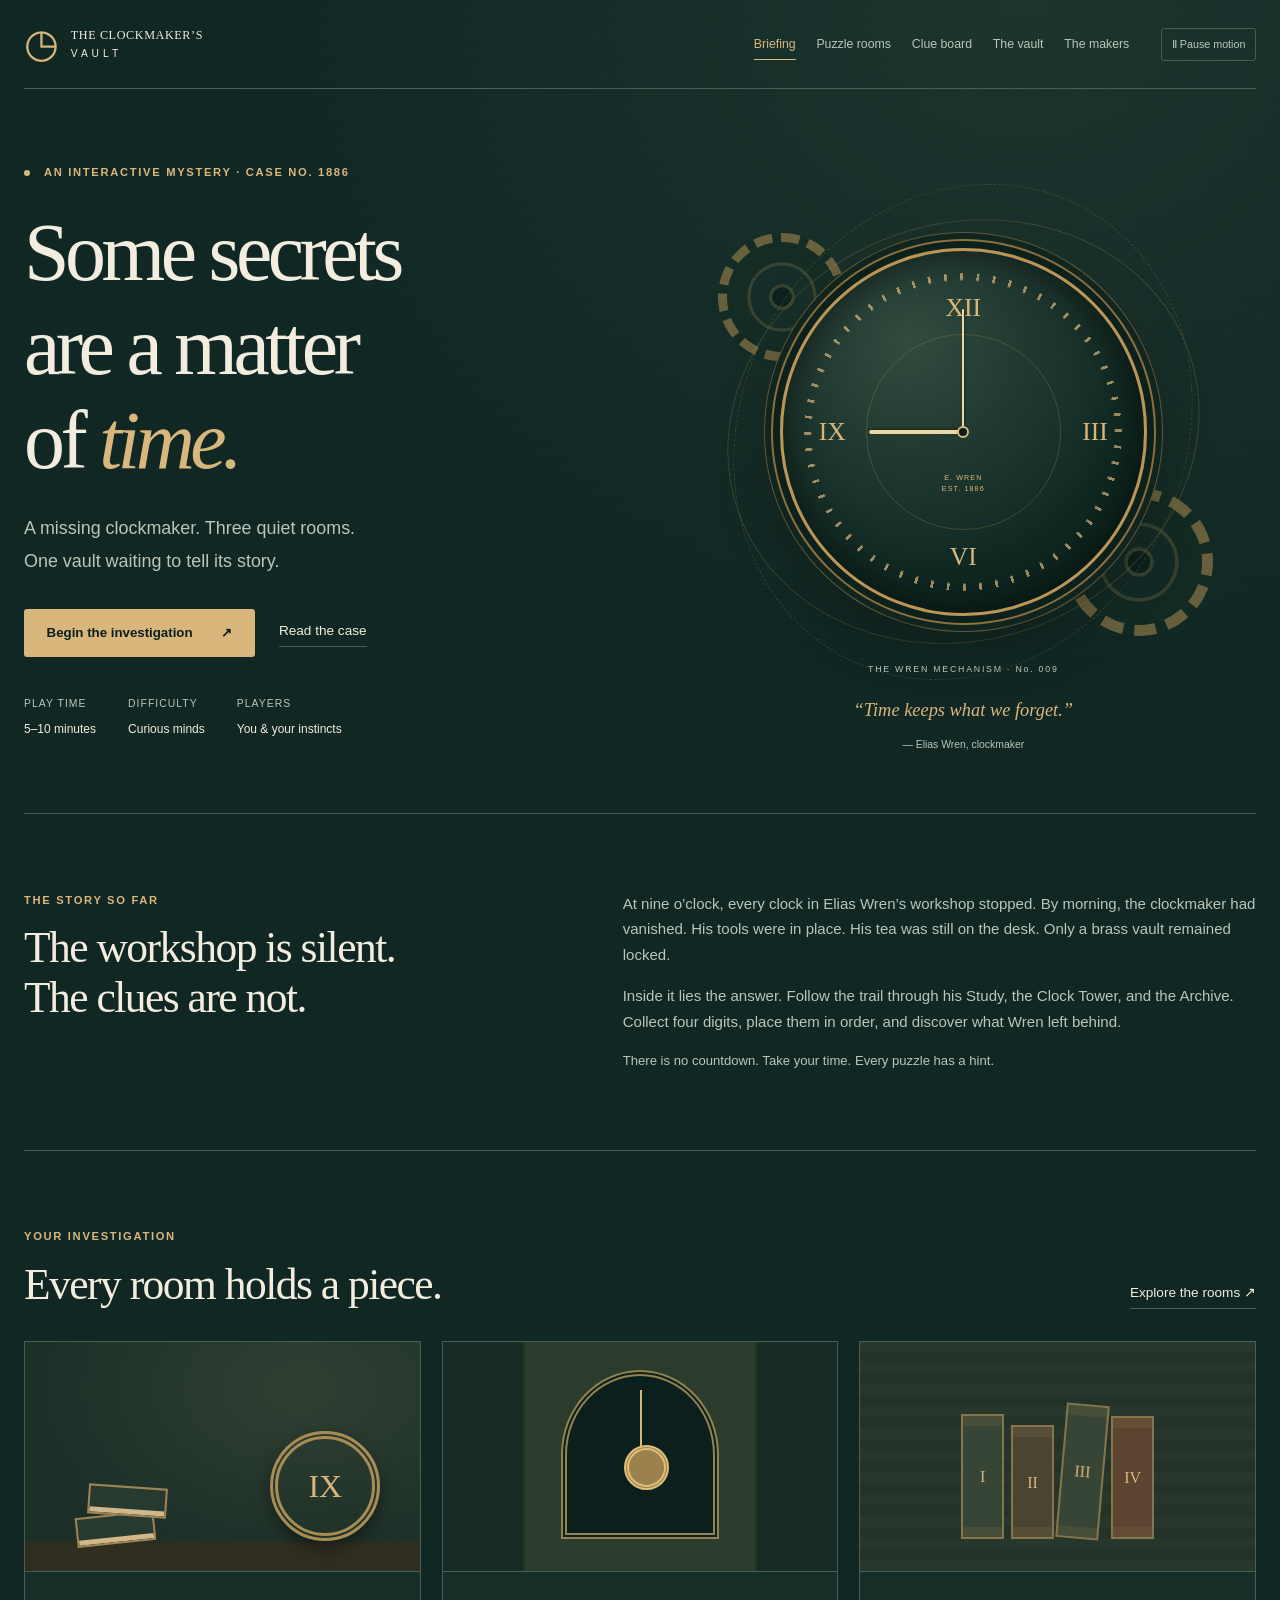
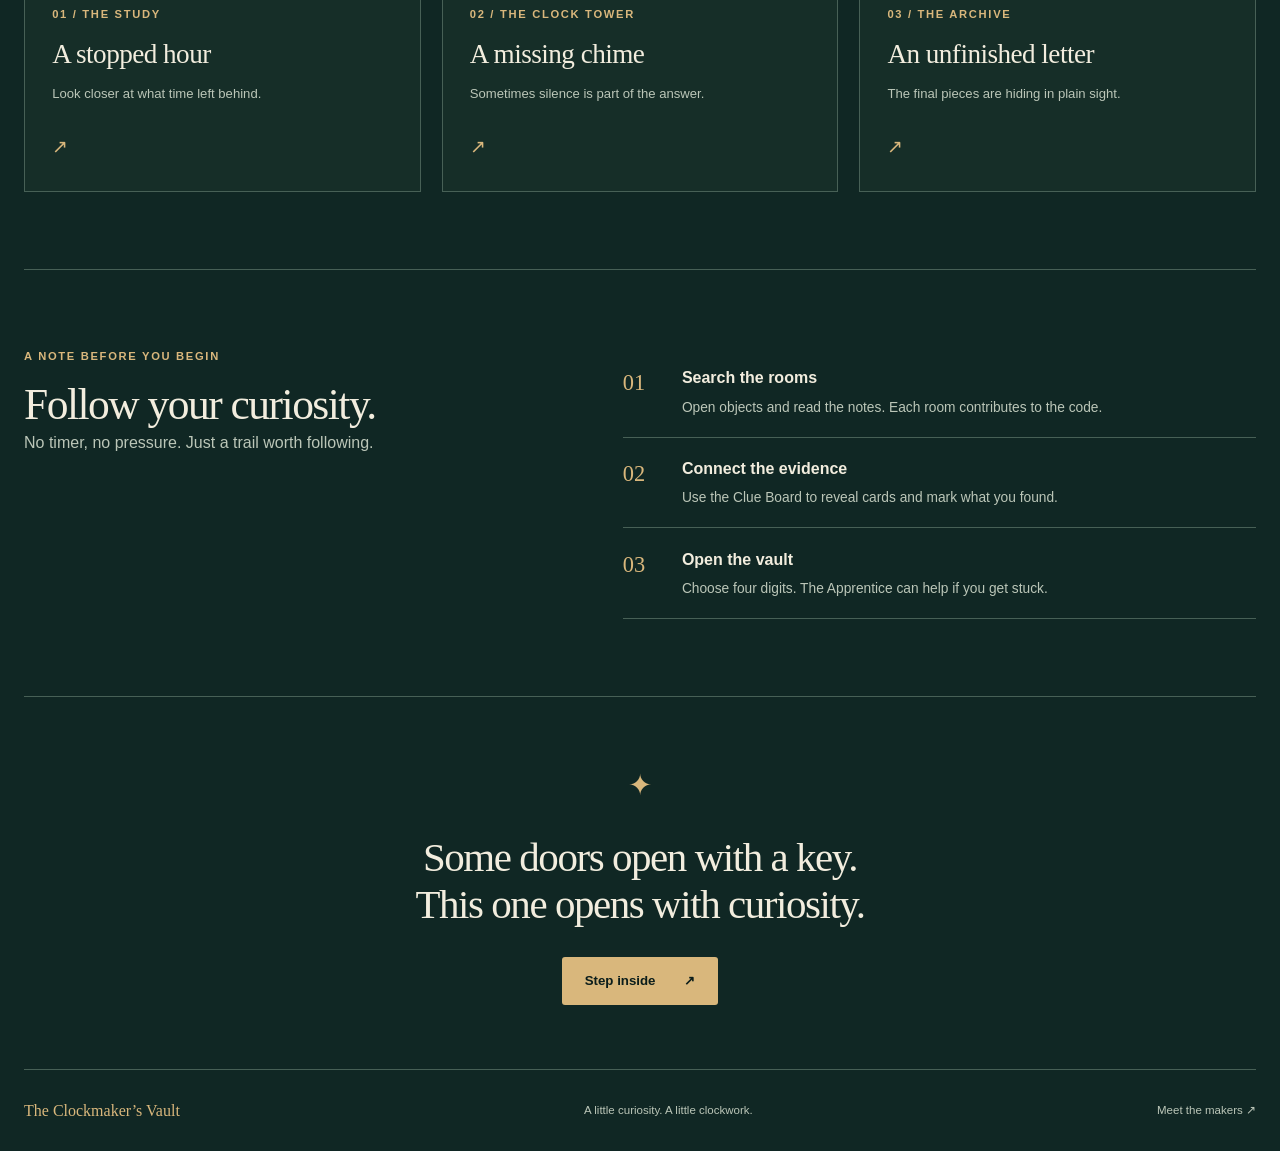
==== index.html @ 1655f7f8 "Add files via upload" ====
<!doctype html>
<!--
  The Clockmaker's Vault | CSC 4370/6370 | index.html
  Assigned page responsibility from supplied proposal: Adithya Godavarthi.
  Implementation prepared with significant AI assistance for the team's review.
  Attribution records the planned responsibility, not verified individual authorship.
  HTML/CSS only. Shared styles enter through css/style.css. See README.md.
-->
<html lang="en">
<head>
  <meta charset="utf-8">
  <meta name="viewport" content="width=device-width, initial-scale=1">
  <meta name="description" content="An atmospheric HTML and CSS escape room. Explore three rooms, collect four digits, and open the clockmaker’s vault.">
  <meta name="theme-color" content="#102724">
  <title>The mystery begins — The Clockmaker's Vault</title>
  <link rel="icon" href="images/favicon.svg" type="image/svg+xml">
  <link rel="stylesheet" href="css/style.css">
</head>
<body class="page-index">
  <a class="skip-link" href="#main">Skip to main content</a>
  <input class="sr-only motion-control" type="checkbox" id="pause-motion">
  <div class="site-shell">
    <!-- Shared navigation uses real links so the complete site works from a local folder. -->
    <header class="site-header container">
      <a class="brand" href="index.html"><span class="brand-mark" aria-hidden="true">◷</span><span>THE CLOCKMAKER’S<span class="brand-small">V A U L T</span></span></a>
      <nav class="main-nav" aria-label="Main navigation"><a href="index.html" aria-current="page">Briefing</a><a href="rooms.html">Puzzle rooms</a><a href="clues.html">Clue board</a><a href="unlock.html">The vault</a><a href="team.html">The makers</a></nav>
      <label class="motion-toggle" for="pause-motion"><span class="motion-running">Ⅱ Pause motion</span><span class="motion-paused">▷ Resume motion</span></label>
    </header>
    <main id="main" class="container" tabindex="-1">

      <!-- Assigned: Adithya Godavarthi. Two-column Grid hero with a CSS-built clock. -->
      <section class="hero" aria-labelledby="home-title">
        <div class="hero-copy"><p class="eyebrow"><span class="status-dot"></span> An interactive mystery · Case No. 1886</p>
          <h1 id="home-title">Some secrets<br>are a matter<br>of <em>time.</em></h1>
          <p class="intro">A missing clockmaker. Three quiet rooms.<br>One vault waiting to tell its story.</p>
          <div class="button-row"><a class="button primary" href="rooms.html">Begin the investigation <span aria-hidden="true">↗</span></a><a class="text-link" href="#briefing">Read the case</a></div>
          <dl class="hero-meta"><div><dt>Play time</dt><dd>5–10 minutes</dd></div><div><dt>Difficulty</dt><dd>Curious minds</dd></div><div><dt>Players</dt><dd>You &amp; your instincts</dd></div></dl>
        </div>
        <div class="hero-art"><div class="clock-art " aria-hidden="true"><div class="orbit orbit-one"></div><div class="orbit orbit-two"></div><div class="gear gear-one"></div><div class="gear gear-two"></div><div class="clock-face"><span class="numeral n12">XII</span><span class="numeral n3">III</span><span class="numeral n6">VI</span><span class="numeral n9">IX</span><div class="clock-inner"></div><div class="hand hour"></div><div class="hand minute"></div><span class="clock-pin"></span><span class="clock-signature">E. WREN<br>EST. 1886</span></div><span class="art-caption">THE WREN MECHANISM · No. 009</span></div><p class="art-note">“Time keeps what we forget.”<span>— Elias Wren, clockmaker</span></p></div>
      </section>
      <section class="case-brief section-space" id="briefing" aria-labelledby="briefing-title">
        <div><p class="eyebrow">The story so far</p><h2 id="briefing-title">The workshop is silent.<br>The clues are not.</h2></div>
        <div class="prose"><p>At nine o’clock, every clock in Elias Wren’s workshop stopped. By morning, the clockmaker had vanished. His tools were in place. His tea was still on the desk. Only a brass vault remained locked.</p><p>Inside it lies the answer. Follow the trail through his Study, the Clock Tower, and the Archive. Collect four digits, place them in order, and discover what Wren left behind.</p><p class="small-note">There is no countdown. Take your time. Every puzzle has a hint.</p></div>
      </section>
      <section class="section-space" aria-labelledby="route-title"><div class="section-heading"><div><p class="eyebrow">Your investigation</p><h2 id="route-title">Every room holds a piece.</h2></div><a class="text-link" href="rooms.html">Explore the rooms <span aria-hidden="true">↗</span></a></div>
        <div class="route-grid">
          <a class="route-card" href="rooms.html"><span class="room-illustration study-art" aria-hidden="true"><span class="book b1"></span><span class="book b2"></span><span class="desk-clock">IX</span></span><div class="card-content"><span class="eyebrow">01 / The Study</span><h3>A stopped hour</h3><span>Look closer at what time left behind.</span><span class="card-arrow" aria-hidden="true">↗</span></div></a>
          <a class="route-card" href="rooms.html"><span class="room-illustration tower-art" aria-hidden="true"><span class="tower-window"></span><span class="pendulum"></span></span><div class="card-content"><span class="eyebrow">02 / The Clock Tower</span><h3>A missing chime</h3><span>Sometimes silence is part of the answer.</span><span class="card-arrow" aria-hidden="true">↗</span></div></a>
          <a class="route-card" href="rooms.html"><span class="room-illustration archive-art" aria-hidden="true"><span class="archive-book ab1">I</span><span class="archive-book ab2">II</span><span class="archive-book ab3">III</span><span class="archive-book ab4">IV</span></span><div class="card-content"><span class="eyebrow">03 / The Archive</span><h3>An unfinished letter</h3><span>The final pieces are hiding in plain sight.</span><span class="card-arrow" aria-hidden="true">↗</span></div></a>
        </div>
      </section>
      <section class="how-to section-space" aria-labelledby="how-title"><div><p class="eyebrow">A note before you begin</p><h2 id="how-title">Follow your curiosity.</h2><p class="muted">No timer, no pressure. Just a trail worth following.</p></div><ol class="steps"><li><strong>Search the rooms</strong><span>Open objects and read the notes. Each room contributes to the code.</span></li><li><strong>Connect the evidence</strong><span>Use the Clue Board to reveal cards and mark what you found.</span></li><li><strong>Open the vault</strong><span>Choose four digits. The Apprentice can help if you get stuck.</span></li></ol></section>
      <section class="closing-note"><span aria-hidden="true">✦</span><h2>Some doors open with a key.<br>This one opens with curiosity.</h2><a class="button primary" href="rooms.html">Step inside <span aria-hidden="true">↗</span></a></section>

    </main>
    <footer class="site-footer container"><a class="footer-brand" href="index.html">The Clockmaker’s Vault</a><p>A little curiosity. A little clockwork.</p><a href="team.html">Meet the makers <span aria-hidden="true">↗</span></a></footer>
  </div>
</body>
</html>
---- css/style.css ----
/*
 * The Clockmaker's Vault | stylesheet entry point
 * Assigned integration responsibility: Aishwarya Nuni.
 * AI-assisted implementation prepared for team review; see README.md.
 * Import order is deliberate: tokens/base, layout, state, then motion overrides.
 * The proposal's single stylesheet is kept as one public entry point; modules
 * make the larger, commented source easier to explain in the VS Code walkthrough.
 */
@import url("tokens.css");
@import url("layout.css");
@import url("interactions.css");
@import url("motion.css");
@import url("vault-fx.css");   /* unlock.html cinematics */
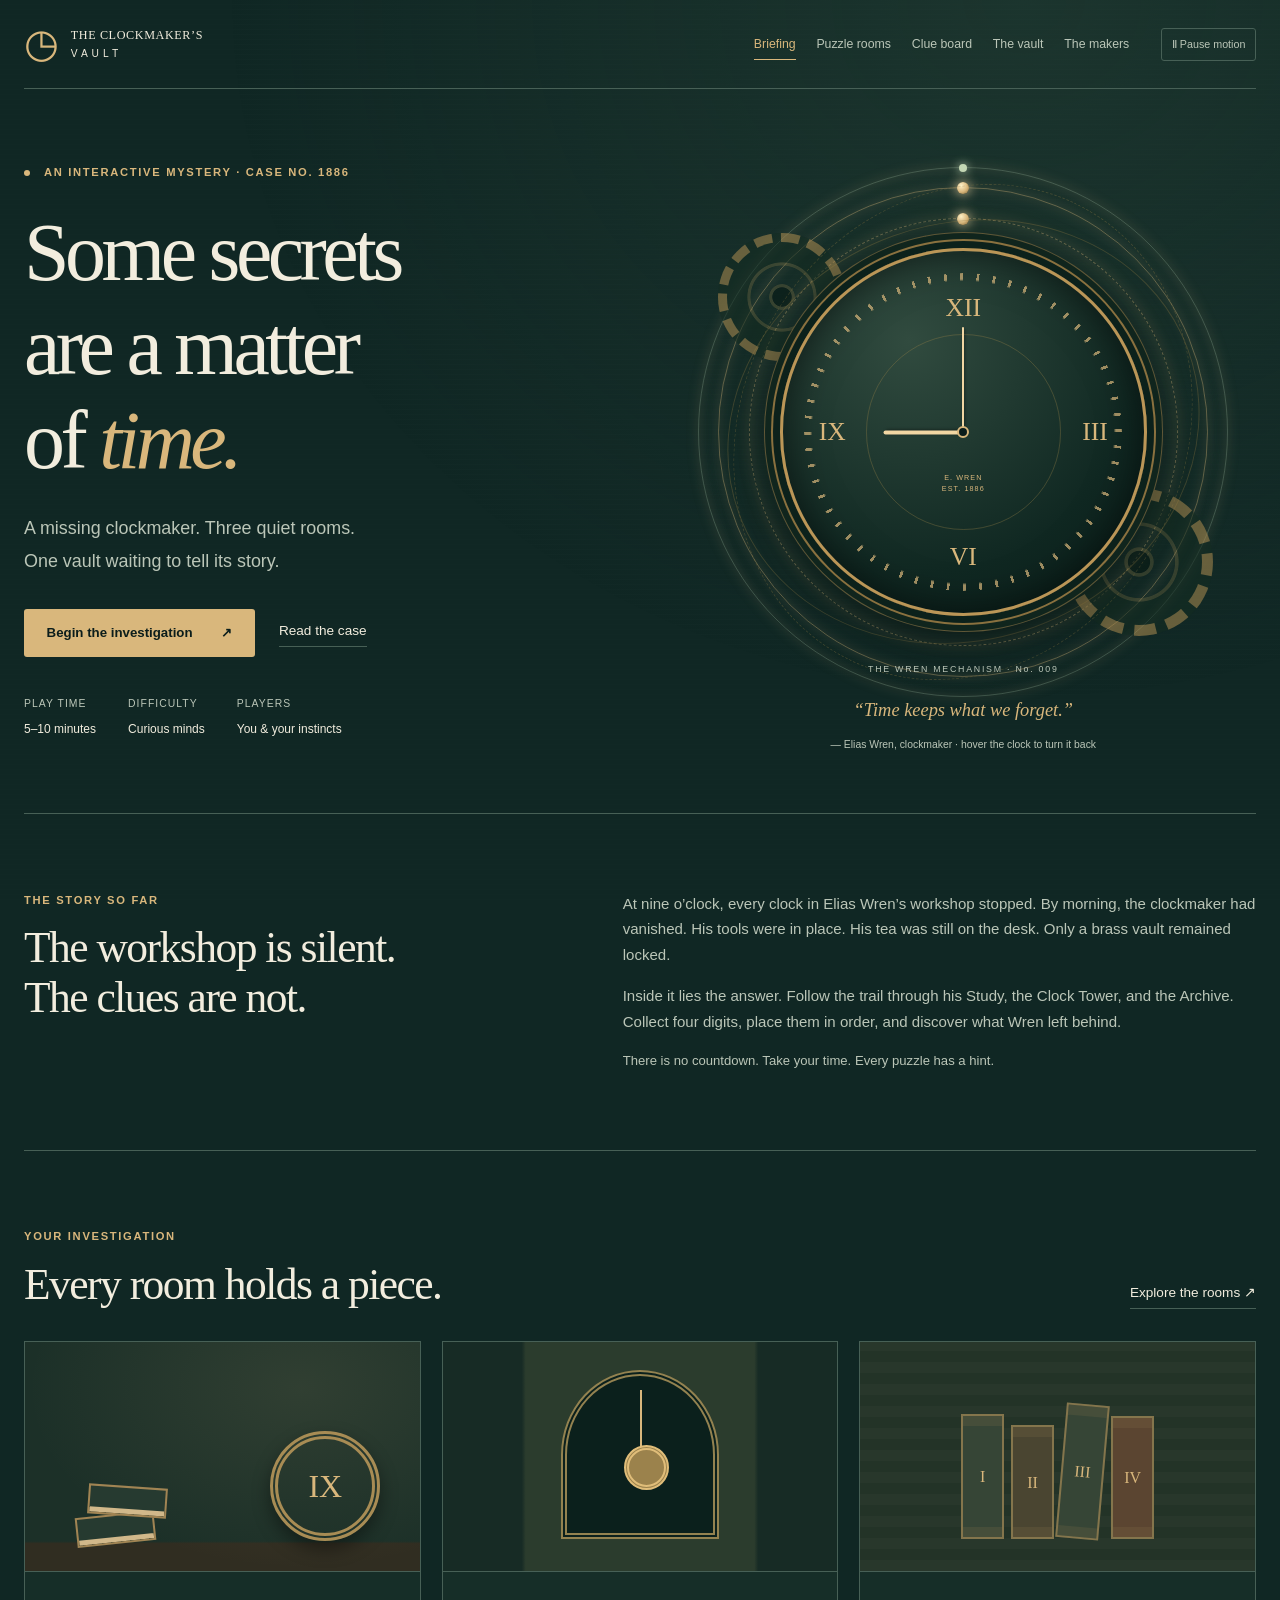
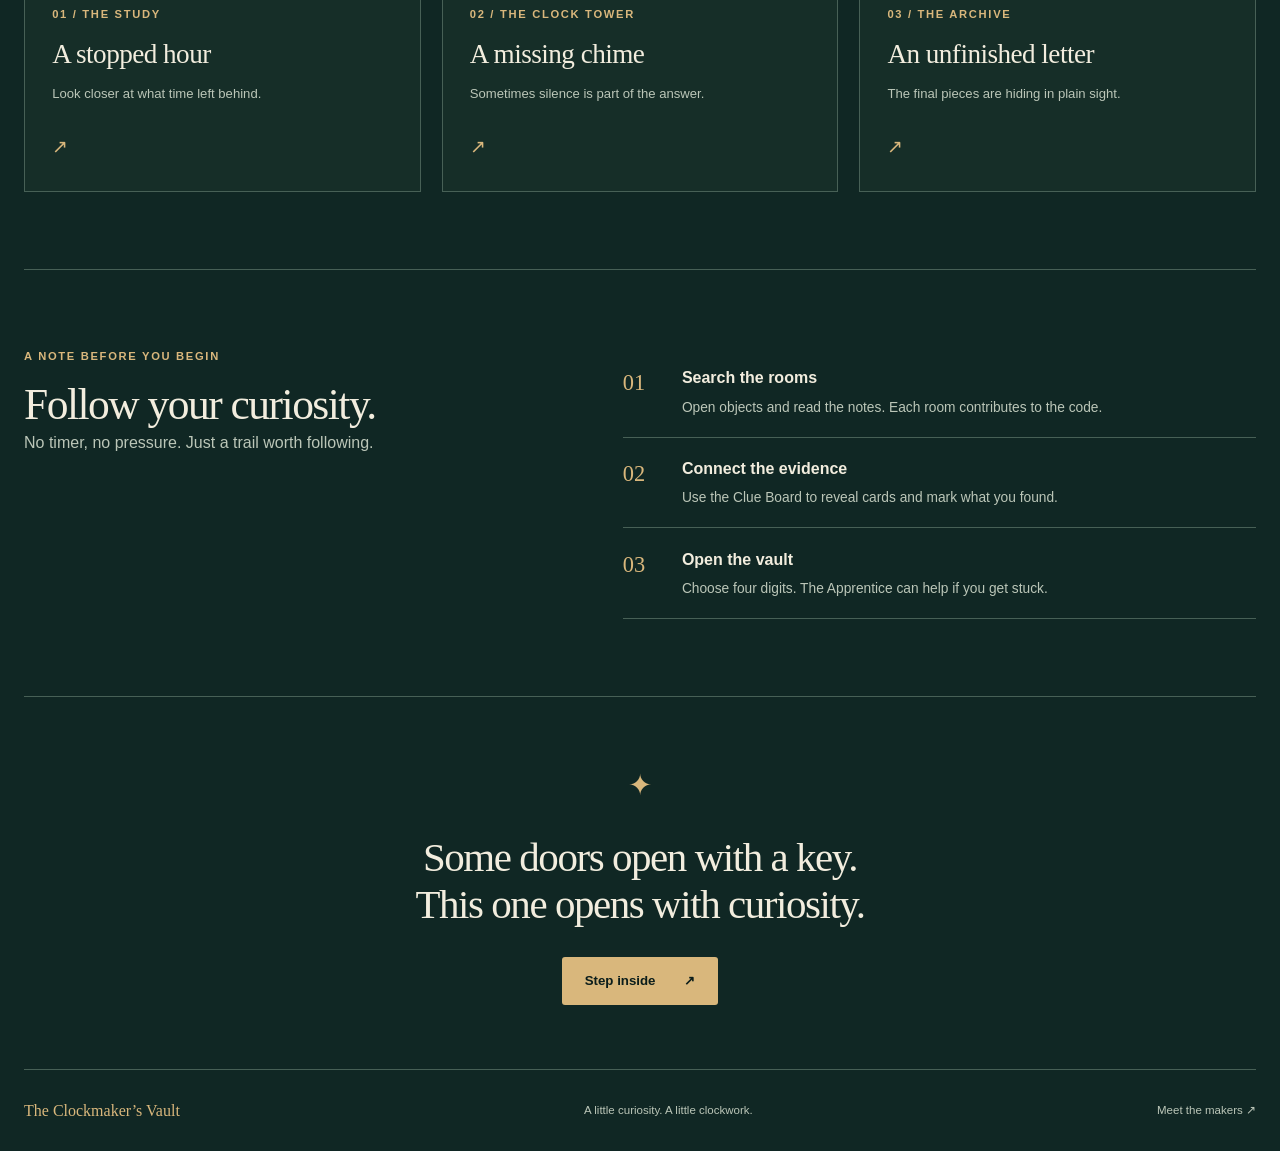
==== commit eb88d618: "clueboard" ====
--- a/index.html
+++ b/index.html
@@ -20,6 +20,9 @@
   <a class="skip-link" href="#main">Skip to main content</a>
   <input class="sr-only motion-control" type="checkbox" id="pause-motion">
   <div class="site-shell">
+    <!-- Assigned: Adithya Godavarthi. One-time clockwork gate: a spinner winds up, then two brass doors
+         part with a skew. Decorative (aria-hidden), never blocks clicks, and is removed for reduced motion. -->
+    <div class="intro-gate" aria-hidden="true"><span class="gate-door gate-left"></span><span class="gate-door gate-right"></span><span class="gate-loader"><span class="loader-ring"></span><span class="loader-ring inner"></span><span class="loader-text">Winding the mechanism</span></span></div>
     <!-- Shared navigation uses real links so the complete site works from a local folder. -->
     <header class="site-header container">
       <a class="brand" href="index.html"><span class="brand-mark" aria-hidden="true">◷</span><span>THE CLOCKMAKER’S<span class="brand-small">V A U L T</span></span></a>
@@ -28,15 +31,16 @@
     </header>
     <main id="main" class="container" tabindex="-1">
 
-      <!-- Assigned: Adithya Godavarthi. Two-column Grid hero with a CSS-built clock. -->
+      <!-- Assigned: Adithya Godavarthi. Two-column Grid hero with a CSS-built clock.
+           The orrery rings and embers are decorative 3D layers from css/showcase-fx.css. -->
       <section class="hero" aria-labelledby="home-title">
         <div class="hero-copy"><p class="eyebrow"><span class="status-dot"></span> An interactive mystery · Case No. 1886</p>
-          <h1 id="home-title">Some secrets<br>are a matter<br>of <em>time.</em></h1>
+          <h1 id="home-title"><span class="reveal-line"><span>Some secrets</span></span> <span class="reveal-line"><span>are a matter</span></span> <span class="reveal-line"><span>of <em>time.</em></span></span></h1>
           <p class="intro">A missing clockmaker. Three quiet rooms.<br>One vault waiting to tell its story.</p>
           <div class="button-row"><a class="button primary" href="rooms.html">Begin the investigation <span aria-hidden="true">↗</span></a><a class="text-link" href="#briefing">Read the case</a></div>
           <dl class="hero-meta"><div><dt>Play time</dt><dd>5–10 minutes</dd></div><div><dt>Difficulty</dt><dd>Curious minds</dd></div><div><dt>Players</dt><dd>You &amp; your instincts</dd></div></dl>
         </div>
-        <div class="hero-art"><div class="clock-art " aria-hidden="true"><div class="orbit orbit-one"></div><div class="orbit orbit-two"></div><div class="gear gear-one"></div><div class="gear gear-two"></div><div class="clock-face"><span class="numeral n12">XII</span><span class="numeral n3">III</span><span class="numeral n6">VI</span><span class="numeral n9">IX</span><div class="clock-inner"></div><div class="hand hour"></div><div class="hand minute"></div><span class="clock-pin"></span><span class="clock-signature">E. WREN<br>EST. 1886</span></div><span class="art-caption">THE WREN MECHANISM · No. 009</span></div><p class="art-note">“Time keeps what we forget.”<span>— Elias Wren, clockmaker</span></p></div>
+        <div class="hero-art"><div class="embers" aria-hidden="true"><i></i><i></i><i></i><i></i><i></i><i></i><i></i><i></i><i></i><i></i><i></i><i></i></div><div class="clock-art" aria-hidden="true"><div class="orrery"><span class="orrery-ring r1"></span><span class="orrery-ring r2"></span><span class="orrery-ring r3"></span></div><div class="orbit orbit-one"></div><div class="orbit orbit-two"></div><div class="gear gear-one"></div><div class="gear gear-two"></div><div class="clock-face"><span class="numeral n12">XII</span><span class="numeral n3">III</span><span class="numeral n6">VI</span><span class="numeral n9">IX</span><div class="clock-inner"></div><div class="hand hour"></div><div class="hand minute"></div><span class="clock-pin"></span><span class="clock-signature">E. WREN<br>EST. 1886</span></div><span class="art-caption">THE WREN MECHANISM · No. 009</span></div><p class="art-note">“Time keeps what we forget.”<span>— Elias Wren, clockmaker · hover the clock to turn it back</span></p></div>
       </section>
       <section class="case-brief section-space" id="briefing" aria-labelledby="briefing-title">
         <div><p class="eyebrow">The story so far</p><h2 id="briefing-title">The workshop is silent.<br>The clues are not.</h2></div>
--- a/css/style.css
+++ b/css/style.css
@@ -10,4 +10,5 @@
 @import url("layout.css");
 @import url("interactions.css");
 @import url("motion.css");
+@import url("showcase-fx.css"); /* 3D hero, holo cards, evidence ring */
 @import url("vault-fx.css");   /* unlock.html cinematics */
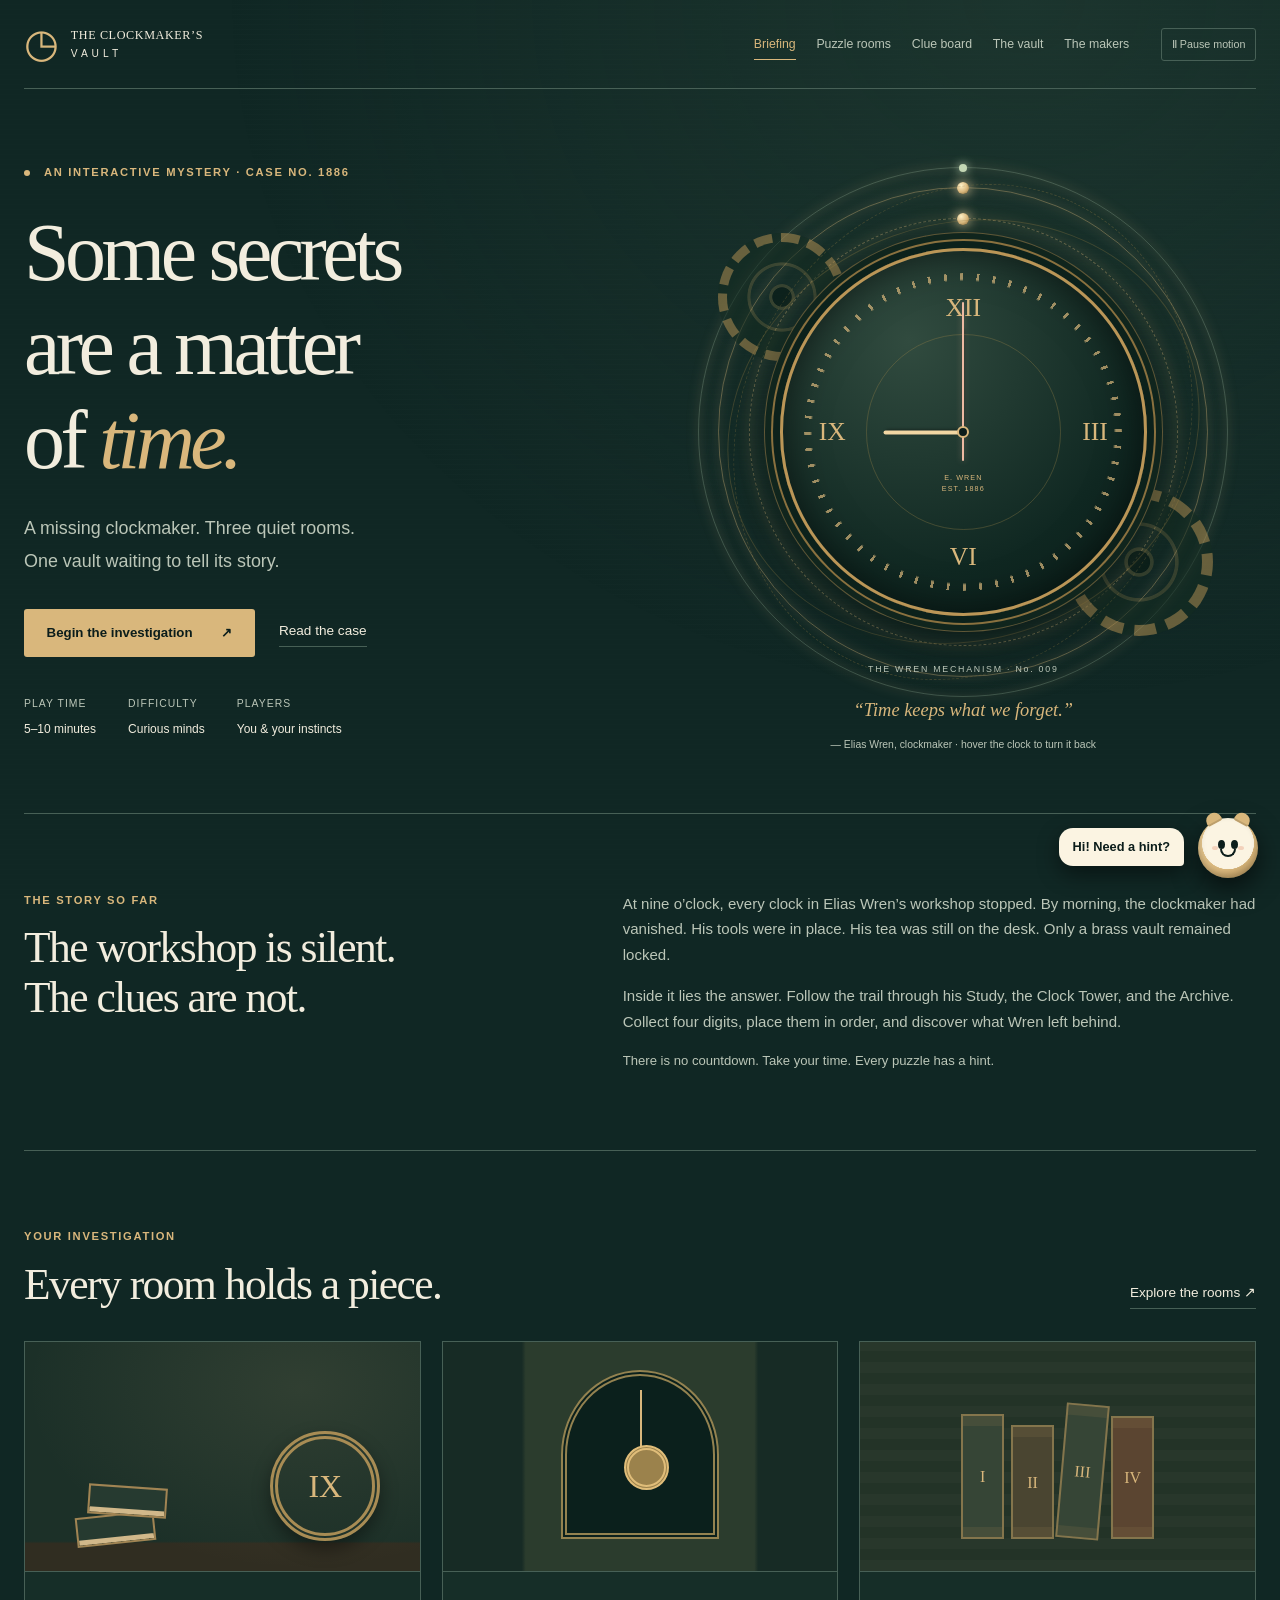
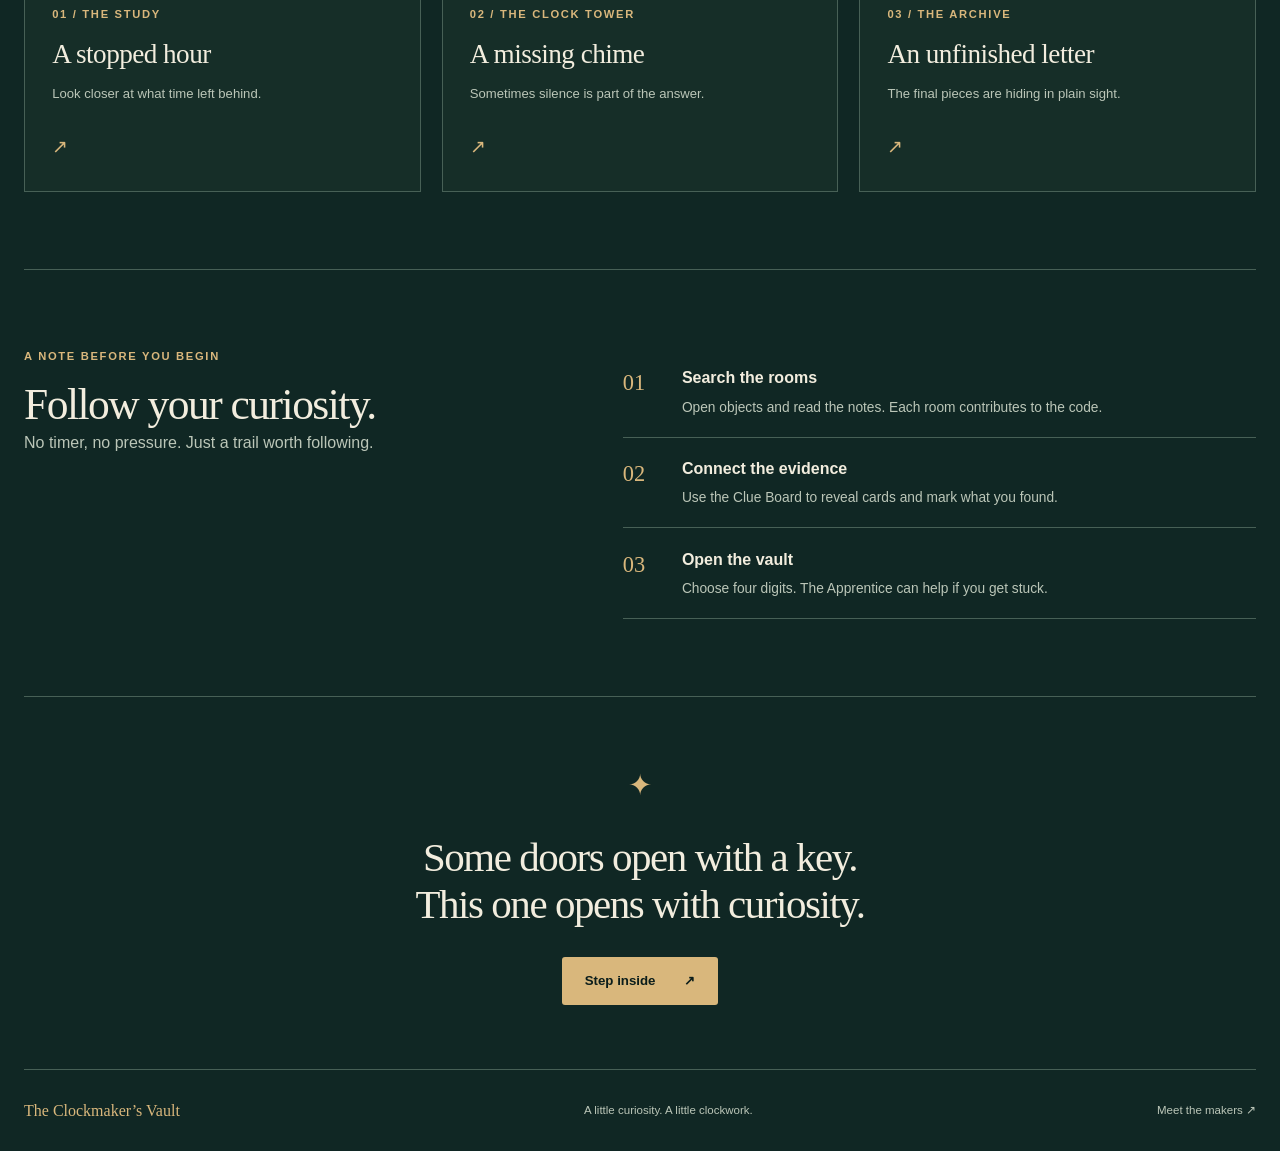
==== commit 8c37ebf8: "Add Apprentice chatbot, final animations, restore docs and README" ====
--- a/index.html
+++ b/index.html
@@ -58,6 +58,11 @@
 
     </main>
     <footer class="site-footer container"><a class="footer-brand" href="index.html">The Clockmaker’s Vault</a><p>A little curiosity. A little clockwork.</p><a href="team.html">Meet the makers <span aria-hidden="true">↗</span></a></footer>
+    <!-- Floating "Ask the Apprentice" chatbot (bonus feature 1). Assigned: Aishwarya Nuni.
+         A hidden checkbox opens and closes the panel; hidden radios pick the conversation. HTML/CSS only. -->
+    <input class="sr-only chat-toggle" type="checkbox" id="chat-toggle">
+    <label class="chat-fab" for="chat-toggle"><span class="fab-icon" aria-hidden="true"><i class="bell bell-l"></i><i class="bell bell-r"></i><i class="eye eye-l"></i><i class="eye eye-r"></i><i class="smile"></i><i class="fab-x">×</i></span><span class="fab-bubble" aria-hidden="true">Hi! Need a hint?</span><span class="sr-only">Open or close the Apprentice chat</span></label>
+    <section class="chat-pop" aria-label="Ask the Apprentice chat"><div class="chat chat-floating"><input class="sr-only chat-radio" type="radio" name="fab-ask" id="fab-ask-none" checked><input class="sr-only chat-radio" type="radio" name="fab-ask" id="fab-ask-study"><input class="sr-only chat-radio" type="radio" name="fab-ask" id="fab-ask-tower"><input class="sr-only chat-radio" type="radio" name="fab-ask" id="fab-ask-archive"><input class="sr-only chat-radio" type="radio" name="fab-ask" id="fab-ask-order"><div class="chat-window"><div class="chat-head"><span class="chat-avatar" aria-hidden="true">A</span><div><strong>The Apprentice</strong><span class="chat-status">online · authored replies</span></div><label class="chat-close" for="chat-toggle"><span aria-hidden="true">×</span><span class="sr-only">Close chat</span></label></div><div class="chat-log"><p class="msg msg-bot chat-welcome">Good evening, and welcome to Master Wren’s workshop. The rooms hold four digits. Ask me if you get stuck.</p><div class="chat-thread thread-study"><p class="msg msg-user"><span class="sr-only">You asked: </span>I’m stuck in the Study</p><div class="msg msg-bot chat-reply"><span class="chat-typing" aria-hidden="true"><i></i><i></i><i></i></span><div class="reply-body"><p><span class="sr-only">The Apprentice: </span><strong>A gentle nudge:</strong> the short hand matters more than the long one. Which Roman numeral does it point to?</p><details class="hint-more"><summary>A clearer hint</summary><p>IX means nine, and Wren says the hour goes first.</p></details></div></div></div><div class="chat-thread thread-tower"><p class="msg msg-user"><span class="sr-only">You asked: </span>What counts in the tower?</p><div class="msg msg-bot chat-reply"><span class="chat-typing" aria-hidden="true"><i></i><i></i><i></i></span><div class="reply-body"><p><span class="sr-only">The Apprentice: </span><strong>A gentle nudge:</strong> the note describes seven bells, but two of them cannot sing.</p><details class="hint-more"><summary>A clearer hint</summary><p>Count only the sounding bells: 7 − 2 = 5. Sound is the second digit.</p></details></div></div></div><div class="chat-thread thread-archive"><p class="msg msg-user"><span class="sr-only">You asked: </span>What about the Archive?</p><div class="msg msg-bot chat-reply"><span class="chat-typing" aria-hidden="true"><i></i><i></i><i></i></span><div class="reply-body"><p><span class="sr-only">The Apprentice: </span><strong>A gentle nudge:</strong> the bookmark and the wax seal each give you a digit.</p><details class="hint-more"><summary>A clearer hint</summary><p>Volume IV gives four. Three seal rings give three. The volume comes before the seal.</p></details></div></div></div><div class="chat-thread thread-order"><p class="msg msg-user"><span class="sr-only">You asked: </span>How do I order the digits?</p><div class="msg msg-bot chat-reply"><span class="chat-typing" aria-hidden="true"><i></i><i></i><i></i></span><div class="reply-body"><p><span class="sr-only">The Apprentice: </span>The journal is your guide: <strong>hour, sound, volume, seal.</strong></p><details class="hint-more"><summary>Show the full deduction</summary><p>The hour is 9, the sounding bells are 5, Volume IV gives 4, and the seal has 3 rings. The code is <strong>9543</strong>. <a class="text-link" href="unlock.html">Take it to the vault ↗</a></p></details></div></div></div></div><div class="chat-chips" role="group" aria-label="Ask the Apprentice. Use arrow keys to change the question."><label for="fab-ask-study">I’m stuck in the Study</label><label for="fab-ask-tower">What counts in the tower?</label><label for="fab-ask-archive">What about the Archive?</label><label for="fab-ask-order">How do I order the digits?</label><label for="fab-ask-none" class="chip-reset">↺ Start over</label></div></div></div></section>
   </div>
 </body>
 </html>
--- a/css/style.css
+++ b/css/style.css
@@ -12,3 +12,4 @@
 @import url("motion.css");
 @import url("showcase-fx.css"); /* 3D hero, holo cards, evidence ring */
 @import url("vault-fx.css");   /* unlock.html cinematics */
+@import url("chat.css");       /* Apprentice chat (bonus 1) */
